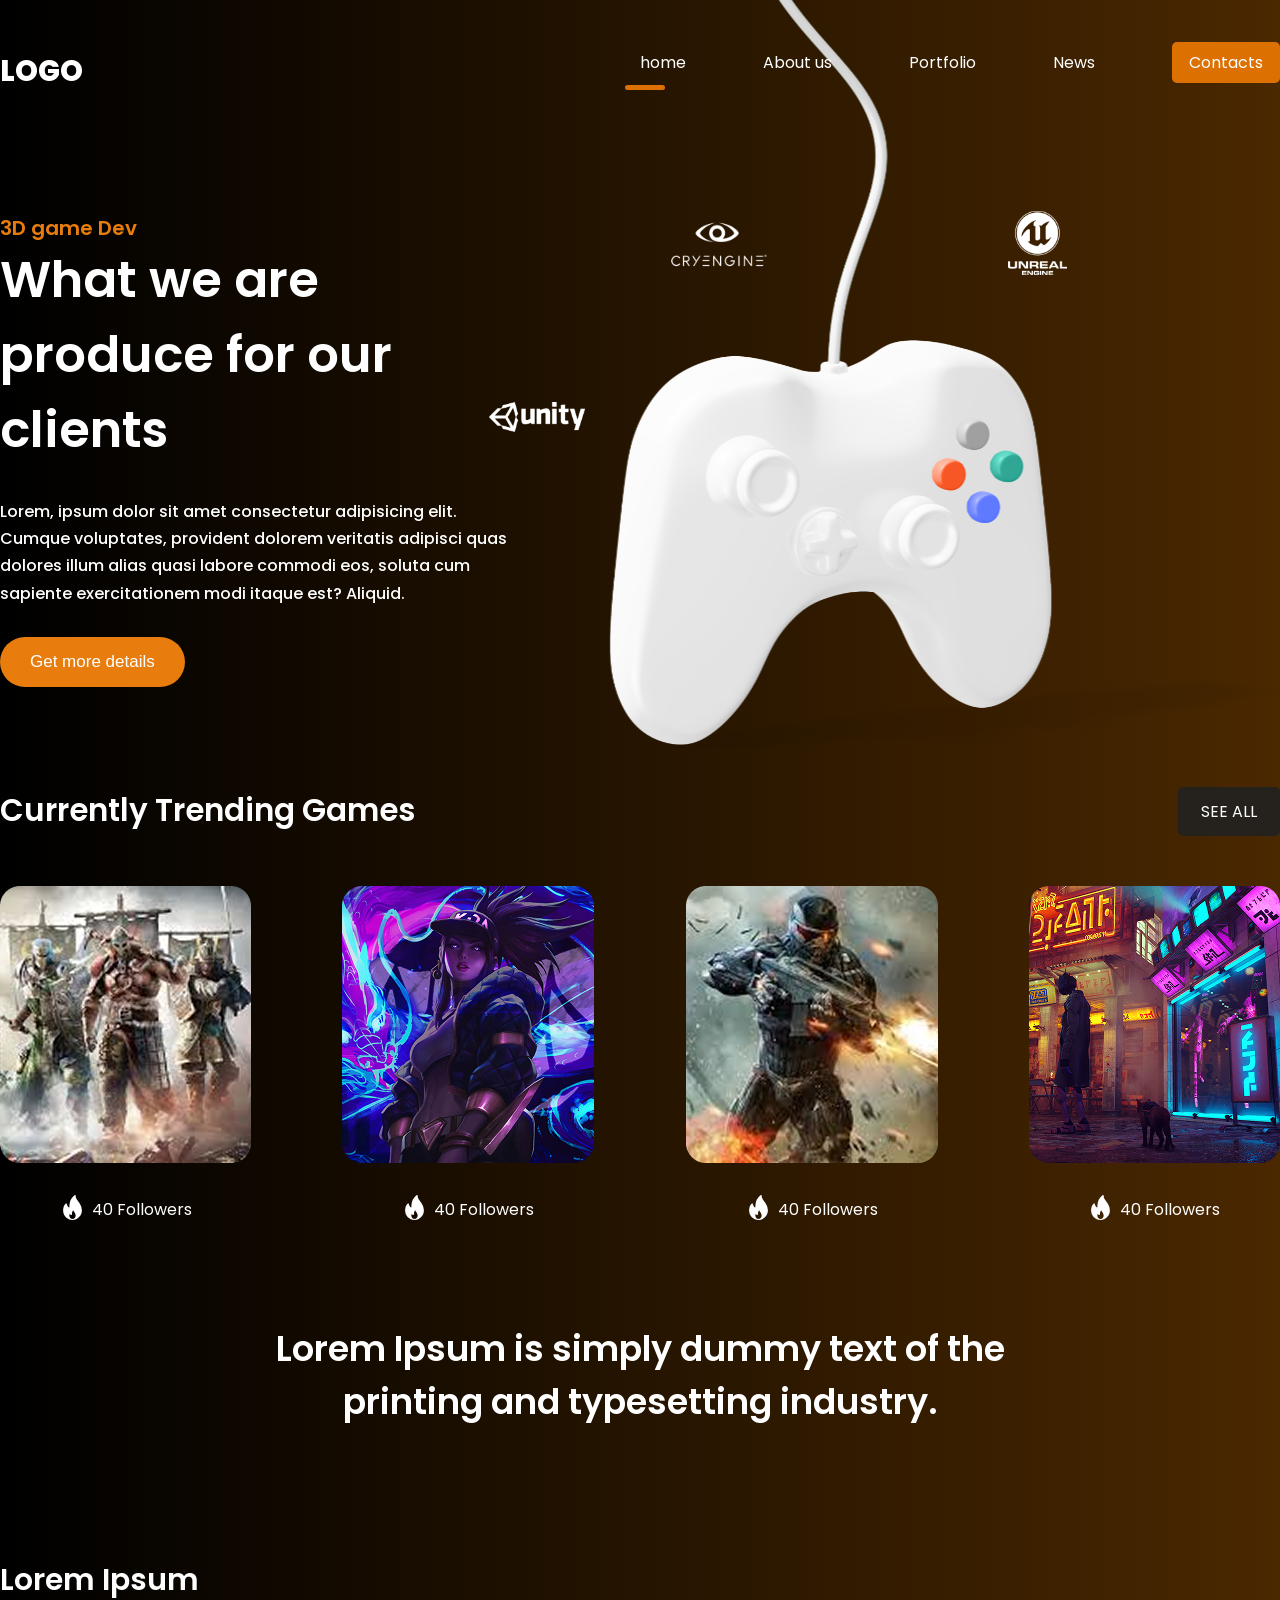
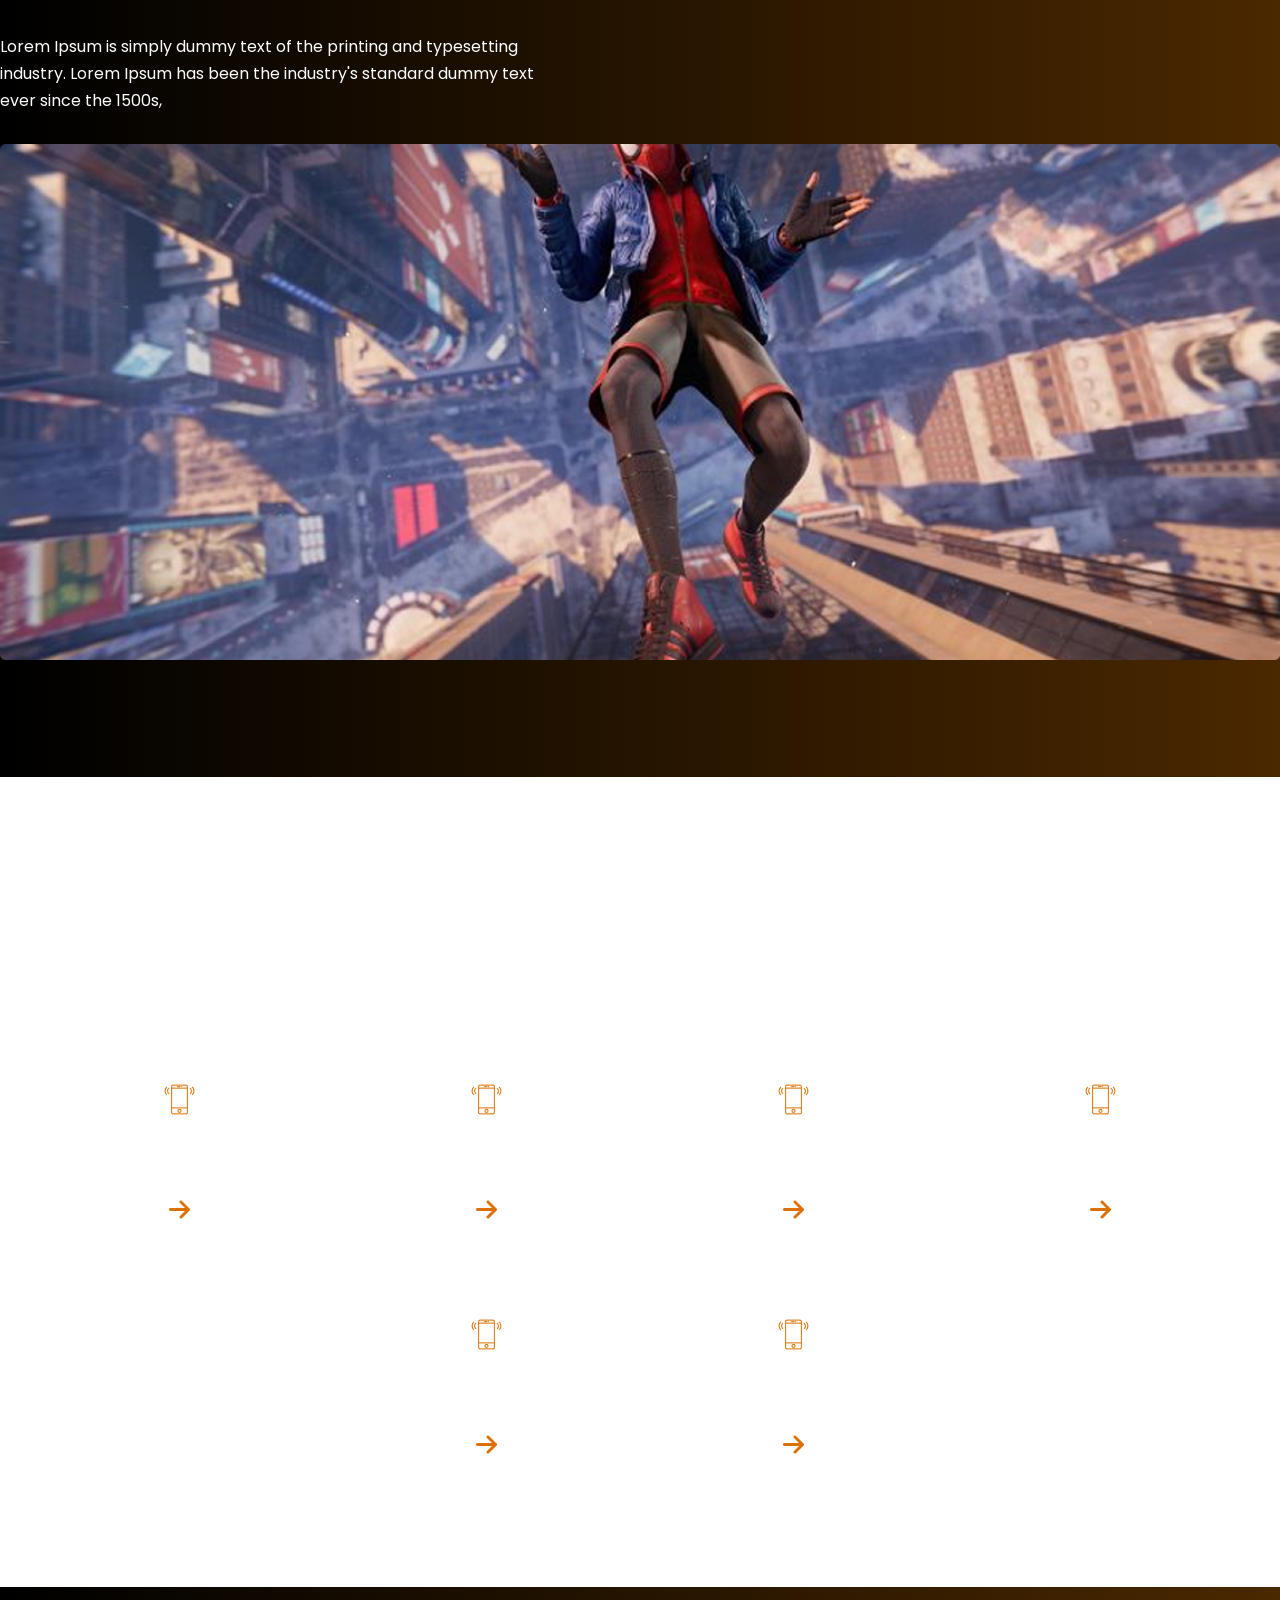
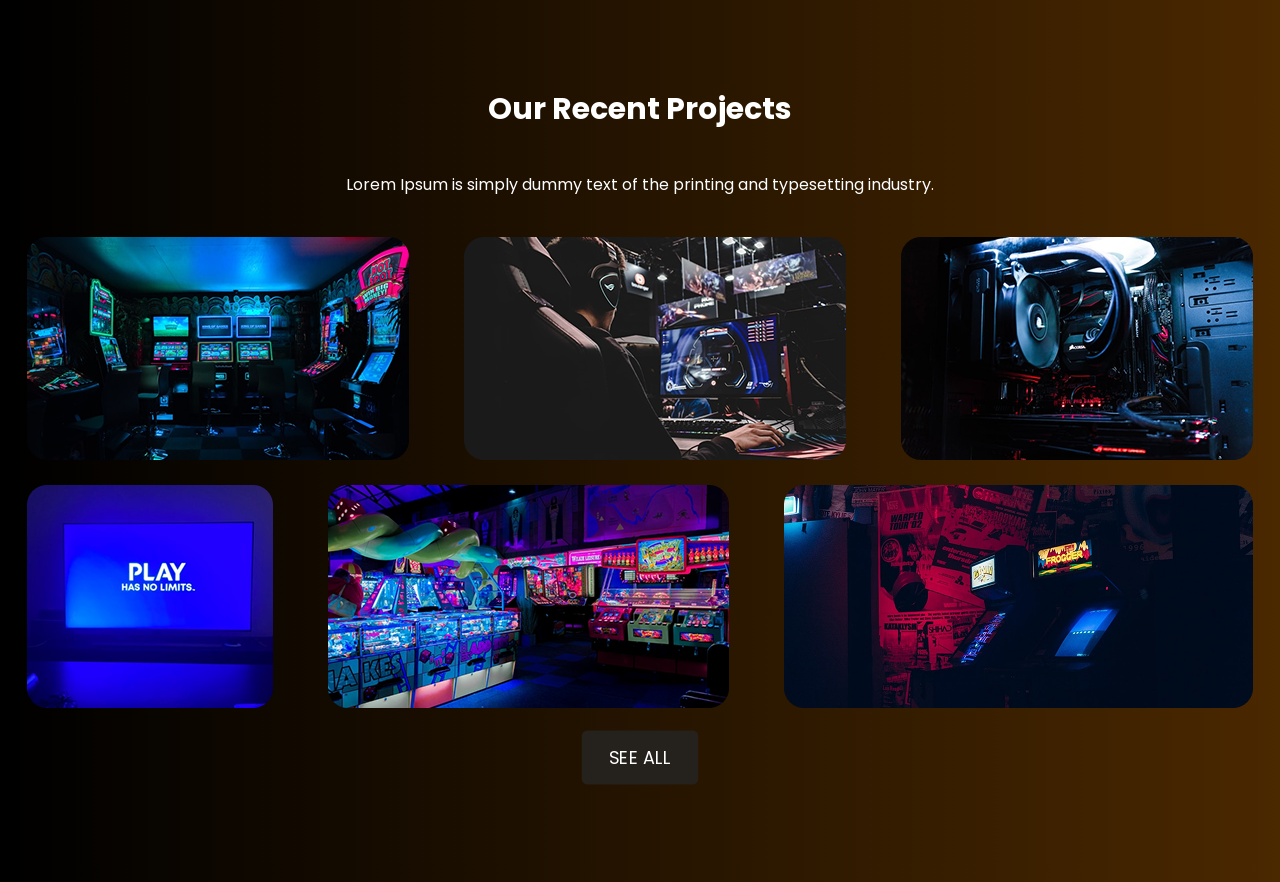
==== index.html @ 0a2609c0 "Something to repeat" ====
<!DOCTYPE html>
 <html lang="en">
 <head>
    <meta charset="UTF-8">
    <meta name="viewport" content="width=device-width, initial-scale=1.0">
    <title>First</title>
    <link rel="stylesheet" href="/css/main.css">
 </head>
 <body>
    <div class="wrapper">
    <header class="container">
        <span class="logo">
           logo
        </span>
        <nav>
            <ul>
                <li class="active"><a href='#'>home</a></li>
                <li><a href='#'>About us</a></li>
                <li><a href='#'>Portfolio</a></li>
                <li><a href='#'>News</a></li>
                <li class="btn"><a href='#'>Contacts</a></li>
            </ul>
        </nav>

    </header>
    <div class="hero container">
        <div class="hero--info">
            <h2>3D game Dev</h2>
            <h1>What we are produce for our clients</h1>
            <p>Lorem, ipsum dolor sit amet consectetur adipisicing elit.
                 Cumque voluptates, provident dolorem veritatis adipisci quas
                 dolores illum alias quasi labore commodi eos, soluta cum sapiente
                  exercitationem modi itaque est? Aliquid.</p>
            <button class="btn">Get more details</button>
        </div>
        <img src="img/joystick.svg" alt="">
    </div>
    <div class="container trending">
        <a href="#" class="see-all">SEE ALL</a>
        <h3>Currently Trending Games</h3>
        <div class="games">
            <div class="block">
                <img src="/img/game1.png" alt="">
                <span><img src="/img/fire.svg" alt="">40 Followers</span>
            </div>
            <div class="block">
                <img src="/img/game2.png" alt="">
                <span><img src="/img/fire.svg" alt="">40 Followers</span>
            </div>
            <div class="block">
                <img src="/img/game3.png" alt="">
                <span><img src="/img/fire.svg" alt="">40 Followers</span>
            </div>
            <div class="block">
                <img src="/img/game4.png" alt="">
                <span><img src="/img/fire.svg" alt="">40 Followers</span>
            </div>
        </div>
    </div>
    <div class="container big-text">
        <p>Lorem Ipsum is simply dummy text of the printing and typesetting industry.</p>
    </div>
    <div class="container banner">
        <h3>Lorem Ipsum</h3>
        <p>Lorem Ipsum is simply dummy text of the printing and typesetting industry. Lorem Ipsum has been the industry's standard dummy text ever since the 1500s,</p>
        <img src="img/spidy.png" alt="">
    </div>
    </div>
    <div class="features">
        <div class="container">
            <h3>Lorem Ipsum is simply dummy text of the printing and typesetting industry.</h3>
            <p>Lorem Ipsum is simply dummy text of the printing and typesetting industry. Lorem Ipsum has been the industry's standard dummy text ever since the 1500s,</p>
            <div class="info">
                <div class="block">
                    <img src="img/feat1.png" alt="">
                    <p>Mobile Game Development</p>
                    <img src="img/arrow.png" alt="">
                </div>
                <div class="block">
                    <img src="img/feat1.png" alt="">
                    <p>Mobile Game Development</p>
                    <img src="img/arrow.png" alt="">
                </div>
                <div class="block">
                    <img src="img/feat1.png" alt="">
                    <p>Mobile Game Development</p>
                    <img src="img/arrow.png" alt="">
                </div>
                <div class="block">
                    <img src="img/feat1.png" alt="">
                    <p>Mobile Game Development</p>
                    <img src="img/arrow.png" alt="">
                </div>
                <div class="block">
                    <img src="img/feat1.png" alt="">
                    <p>Mobile Game Development</p>
                    <img src="img/arrow.png" alt="">
                </div>
                <div class="block">
                    <img src="img/feat1.png" alt="">
                    <p>Mobile Game Development</p>
                    <img src="img/arrow.png" alt="">
                </div>
            </div>
        </div>
    </div>
    <div class="wrapper">
        <div class="container projects">
            <h3>Our Recent Projects</h3>
            <p>Lorem Ipsum is simply dummy text of the printing and typesetting industry. </p>
            <div class="images">
                <img src="img/recent1.png" alt="">
                <img src="img/recent2.png" alt="">
                <img src="img/recent3.png" alt="">
            </div>
            <div class="images">
                <img src="img/recent5.png" alt="">
                <img src="img/recent4.png" alt="">
                <img src="img/recent6.png" alt="">
            </div>
            <a href="" class="see-all">SEE ALL</a>
        </div>
    </div>
 </body>
 </html>
---- css/main.css ----
@import url('https://fonts.googleapis.com/css2?family=Poppins:wght@400;500;700;800&display=swap');
*{
    margin: 0;
    padding: 0;
}
body {
    font-family: 'Poppins';
    font-weight: 400;
    color: #fff;
    font-size: 16px;
}
a {
    text-decoration: none;
}
img {
    max-width: 100%;
}
.wrapper {
    background: linear-gradient(90deg,rgba(0, 0, 0, 1) 0%, rgba(74, 40, 0, 1) 100%);
    width:100%;
}
.container {
   /*  width: 1400px; */
    margin: 0 auto;
}

header {
    padding: 50px 0;
}

header .logo {
    text-transform: uppercase;
    font-size: 29px;
    font-weight: 800;
}

header nav {
    float: right;
    width: 50%;
}

header nav ul {
    list-style: none;
    display:flex;
    justify-content: space-between;
    z-index: 2;
    position: relative;
}

header nav ul li {
    display: inline-block;
}

header nav ul li a {
    color: #fff;
}

header nav ul li.active::after {
    content: '';
    display: block;
    width: 40px;
    height: 5px;
    background:#DC7000;
    border-radius: 10px;
    position: relative;
    top:10px;
    left: -15px;
}

header nav  ul li:not(.active):not(.btn) a:hover {
    border-bottom: 5px solid #DC7000;
}

header nav ul li.btn a {
    background: #DC7000;
    padding: 9px 17px;
    border-radius: 5px;
    transition: all 500ms ease;
}

header nav ul li.btn a:hover {
    background: #dc000092
}

.hero {
    padding-bottom: 100px;
    position: relative;
    z-index: 1;
}
.hero--info {
    width:530px;
    padding-top: 70px;
}

.hero--info h2{
    color: #E87D0E;
    font-size: 20px;
    font-weight: 600;
}

.hero--info h1{
    font-size: 50px;
    font-weight: 600;
}

.hero--info p{
    font-weight: 500;
    line-height: 170%;
    margin: 30px 0;
}

.hero--info .btn {
    background: #E87D0E;
    color: #fff;
    border-radius: 50px;
    padding: 15px 30px;
    border:0;
    transition: all 500ms ease;
    font-size: 17px;
}

.hero--info .btn:hover{
    cursor: pointer;
    transform: scale(1.1);
}

.hero img {
    position: absolute;
    top: -150px;
    right:0px;
}

/* Секция с играми */

.trending h3 {
    font-weight: 600;
    font-size: 31px;
}

.trending .see-all, .projects .see-all {
    color: #fff;
    background: #25211D;
    border-radius: 5px;
    padding: 12px 23px;
    float: right;
    display: block;
    transition: all 500ms ease;
}

.tranding {
    padding-top: 50px;
}

.trending .see-all:hover, .projects .see-all {
    transform: scale(1.1);
}

.trending .games {
    display: flex;
    justify-content: space-between;
    width: 100%;
    padding: 50px 0;   
}

.trending .games span {
    display: block;
    text-align: center;
    margin-top: 20px;
}

.trending .games span img {
    position: relative;
    top: 5px;
    margin-right: 7px;
}

.big-text{
    padding: 50px 0;
    font-size: 35px;
    font-weight: 600;
    text-align: center;
    width:800px;

}

.banner {
    padding: 80px 0;
}

.banner h3 {
    font-size: 30px;
    font-weight: 600;
    margin-bottom: 30px;
}

.banner p {
    line-height: 170%;
    margin-bottom: 30px;
    width: 550px;
}

.banner img {
    width:100%;
    margin-bottom: 30px;
}

/* Block 3 */
.features {
    background: url('/img/BG2.png') no-repeat center fixed;
    background-size: cover;
    padding: 80px 0;
}

.features h3, .features p {
    margin-bottom: 20px;
    text-align: center;
    max-width: 800px;
    margin-left: auto;
    margin-right: auto;
}

.features h3 {
    font-size: 30px;
}

.features .info {
    display: flex;
    justify-content: center;
    flex-wrap: wrap;
}

.features .info .block {
    text-align: center;
    width: 20%;
    margin: 30px 2%;
}

.features .info .block img {
    margin-bottom: 15px;
}

.projects {
    padding: 100px 0;
}

.projects h3 {
    font-size: 30px;
    text-align: center;
}

.projects p {
    margin: 40px 0;
    text-align: center;
}

.projects .images {
    display: flex;
    justify-content: space-around;
    margin-bottom: 25px;
}

.projects .see-all {
    float: none;
    width: 60px;
    text-align: center;
    margin: 0 auto;
}
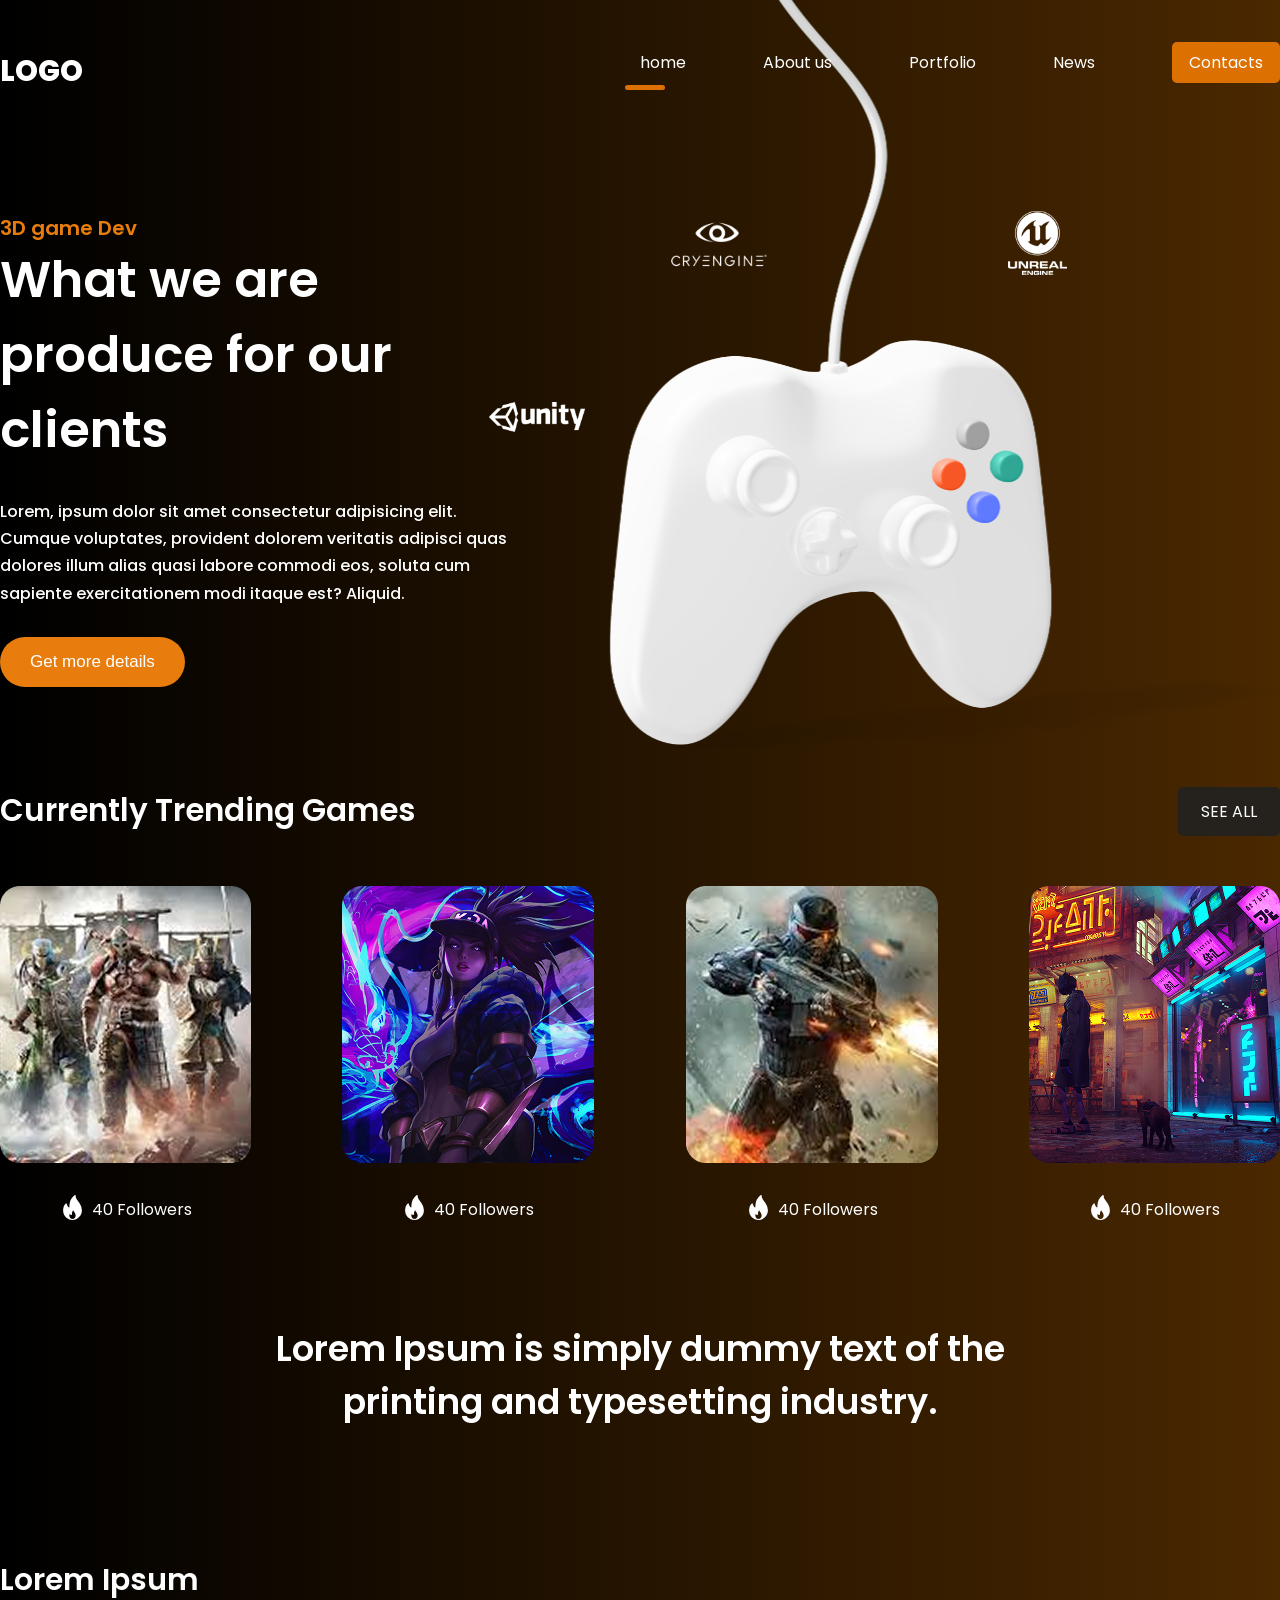
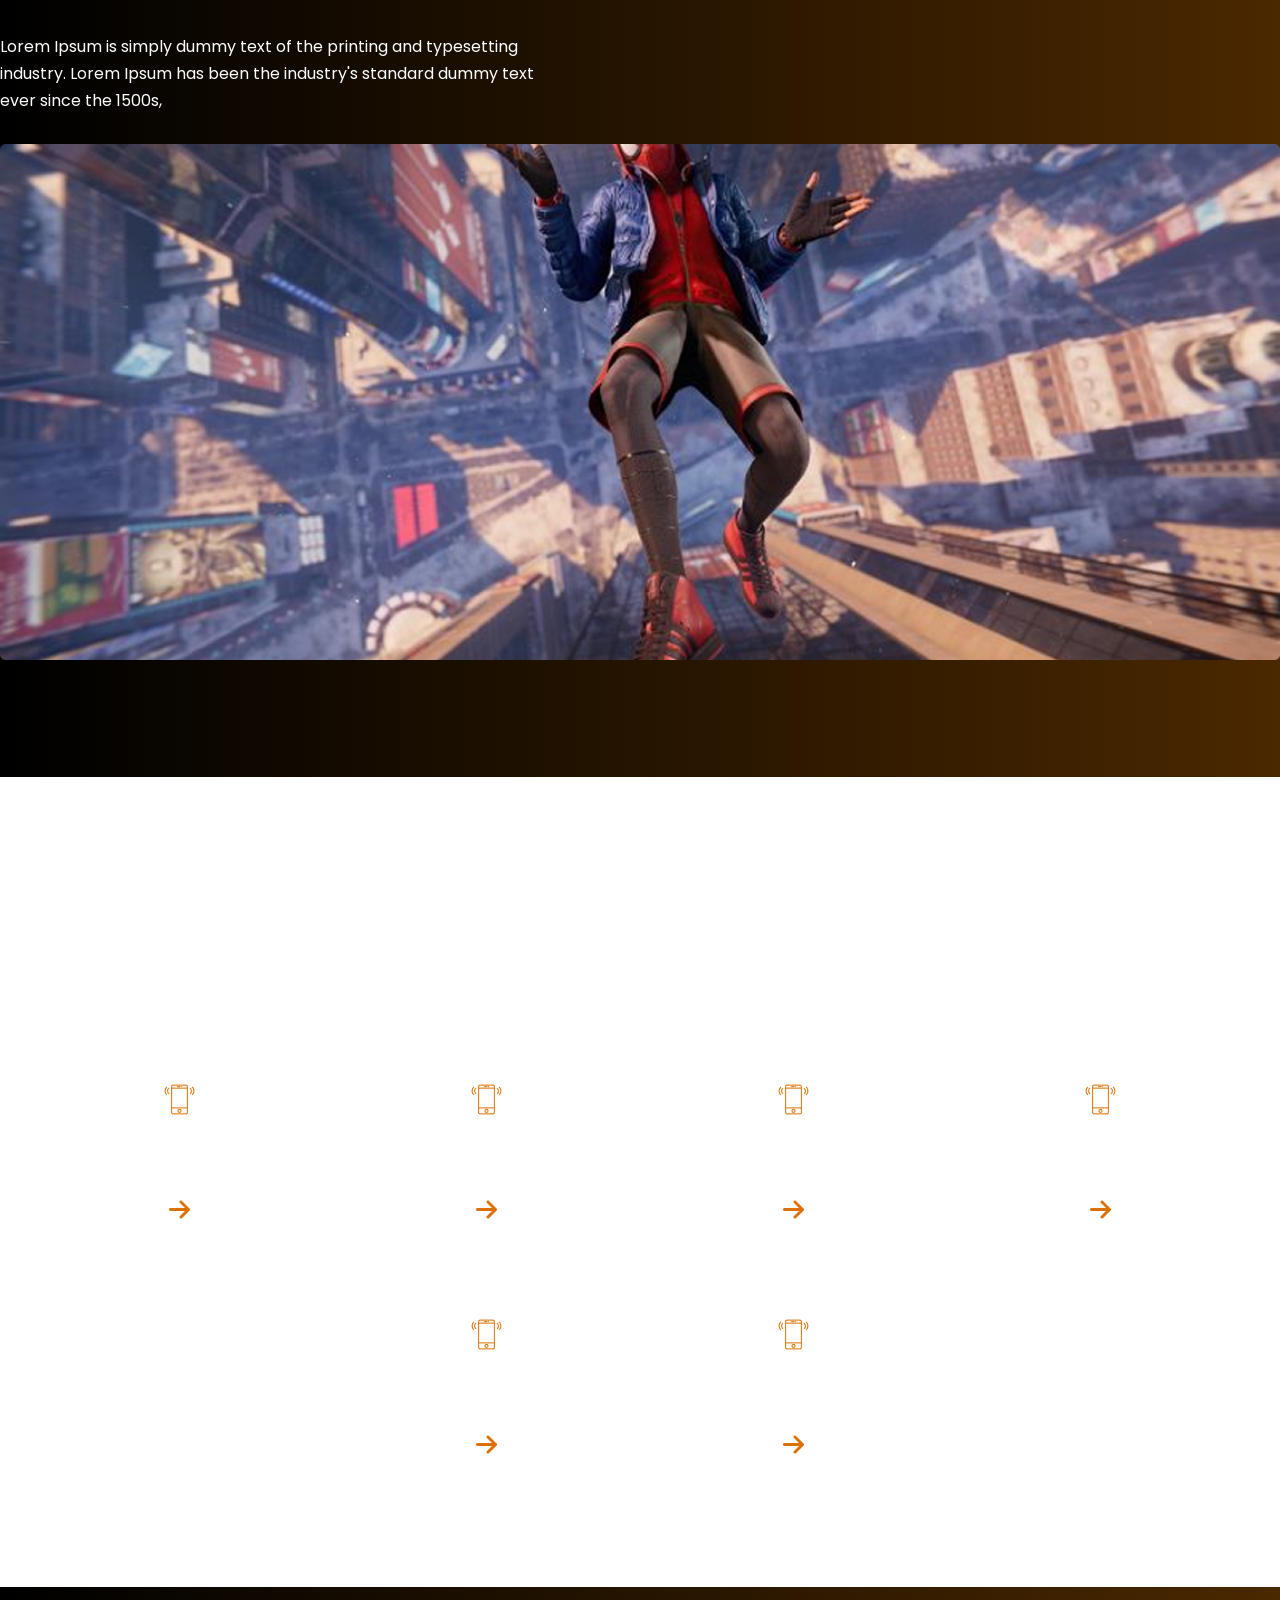
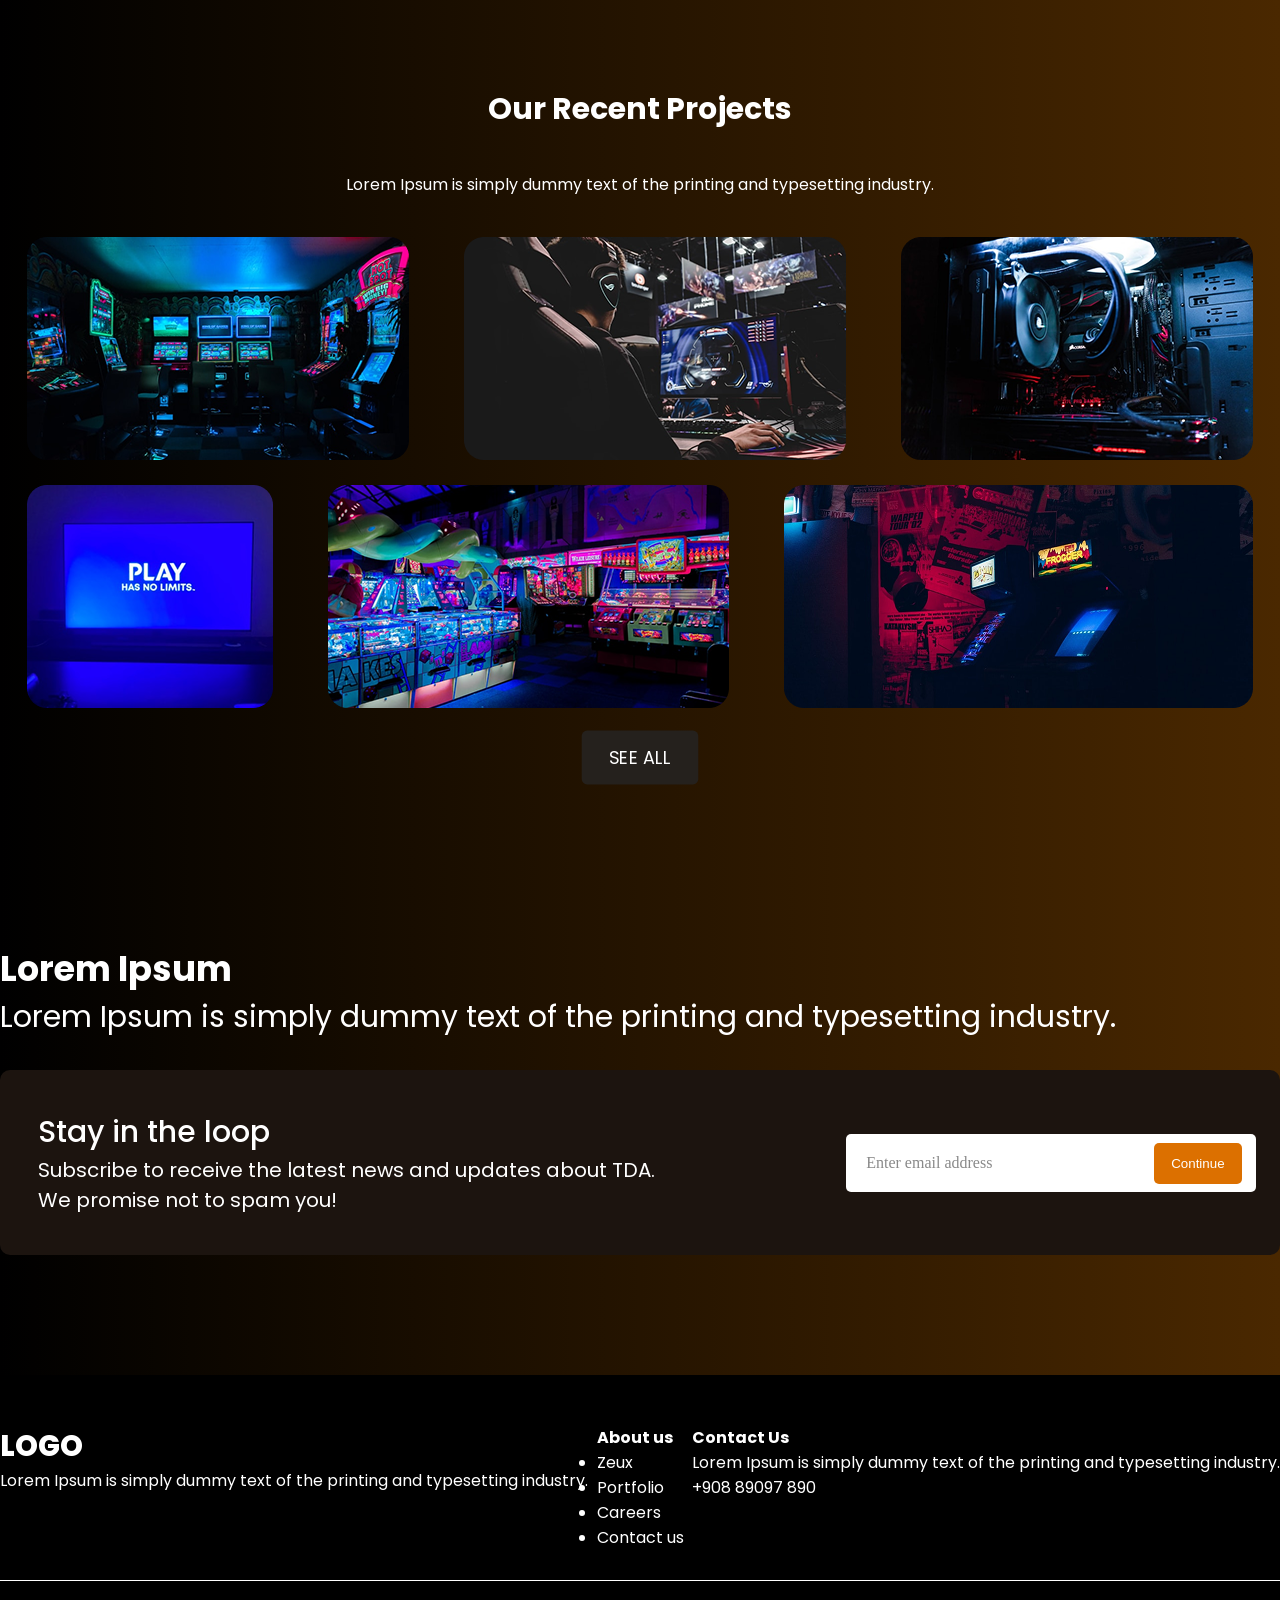
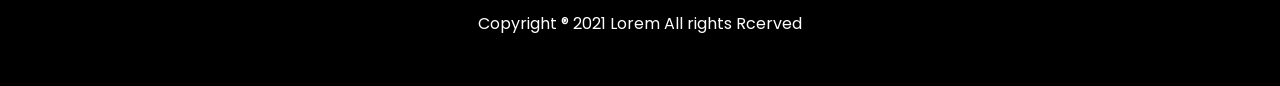
==== commit 49c7793c: "Add email und footer page and did smthng for a long time" ====
--- a/index.html
+++ b/index.html
@@ -120,6 +120,54 @@
             </div>
             <a href="" class="see-all">SEE ALL</a>
         </div>
+        <div class="container email">
+            <h3>Lorem Ipsum</h3>
+            <p>Lorem Ipsum is simply dummy text of the printing and typesetting industry. </p>
+            <div class="block">
+                <div>
+                    <h4>Stay in the loop</h4>
+                    <p>Subscribe to receive the latest news and updates about TDA. We promise not to spam you! </p>
+                </div>
+                <div>
+                    <input type="email" id="emailField" placeholder="Enter email address">
+                    <button onclick="checkEmail()">Continue</button>
+                </div>
+            </div>
+        </div>
     </div>
+    <footer>
+        <div class="fblocks container">
+            <div>
+                <span class="logo">LOGO</span>
+                <p>Lorem Ipsum is simply dummy text of the printing and typesetting industry. </p>
+            </div>
+            <div>
+                <h4>About us</h4>
+                <ul>
+                    <li>Zeux</li>
+                     <li>Portfolio</li>
+                     <li>Careers</li>
+                     <li> Contact us</li>
+                </ul>
+            </div>
+            <div>
+                <h4>Contact Us</h4>
+                <p>Lorem Ipsum is simply dummy text of the printing and typesetting industry. </p>
+                <p>+908 89097 890</p>
+            </div>
+        </div>
+        <hr>
+        <p>Copyright ® 2021 Lorem All rights Rcerved</p>
+    </footer>
+
+    <script>
+        function checkEmail() {
+           let email = document.querySelector('#emailField').value;
+           if(!email.includes('@')) alert('No symbol @');
+           else if(!email.includes('.')) alert('No symbol .');
+           else alert('Cool!');
+           
+        }
+    </script>
  </body>
  </html>
--- a/css/main.css
+++ b/css/main.css
@@ -29,7 +29,7 @@
     padding: 50px 0;
 }
 
-header .logo {
+header .logo, footer .fblocks .logo {
     text-transform: uppercase;
     font-size: 29px;
     font-weight: 800;
@@ -72,7 +72,7 @@
     border-bottom: 5px solid #DC7000;
 }
 
-header nav ul li.btn a {
+header nav ul li.btn a, .email .block button {
     background: #DC7000;
     padding: 9px 17px;
     border-radius: 5px;
@@ -265,4 +265,100 @@
     width: 60px;
     text-align: center;
     margin: 0 auto;
+}
+
+/* Нижняя часть */
+
+.email {
+    padding-bottom: 120px;
+    margin-top: 60px;
+    font-size: 30px;
+}
+
+.email .block {
+    background: #1C140F;
+    margin-top: 30px;
+    border-radius: 10px;
+    padding: 40px 3%;
+    width: 94%;
+    display: flex;
+    justify-content: space-between;
+    align-items: center;
+}
+
+.email .block h4 {
+    font-size: 30px;
+    font-weight: 500;
+}
+
+.email .block p {
+    width: 650px;
+    font-size: 20px;
+}
+
+.email .block input {
+    background: #fff;
+    outline: none;
+    border: 0;
+    border-radius: 5px;
+    width: 270px;
+    font-family: 'Times New Roman', Times, serif;
+    font-size: medium;
+    font-weight: 500;
+    padding: 20px;
+    position: relative;
+    right: -110px;
+    z-index: 1;
+    padding-right: 120px;
+
+}
+.email .block input::placeholder {
+    color: #898989;
+}
+
+.email .block button {
+    cursor: pointer;
+    border: 0;
+    padding: 13px 17px;
+    position: relative;
+    z-index: 2;
+    color: #fff;
+}
+
+footer {
+    background: #000;
+    padding: 50px 0;
+}
+
+footer .fblocks {
+    display: flex;
+    justify-content: space-between;
+}
+
+footer .blocks p {
+    width: 300px;
+    margin: 15px 0;
+}
+
+footer .blocks h4 {
+    font-weight: 500;
+    font-size: 17px;
+}
+
+footer .blocks ul {
+    list-style: none;
+}
+footer .blocks ul li {
+    margin-top: 7px;
+}
+
+footer hr {
+    margin: 30px 0;
+    border: 0;
+    height: 0.6px;
+    background: #fff;
+}
+
+footer>p {
+    text-align: center;
 }
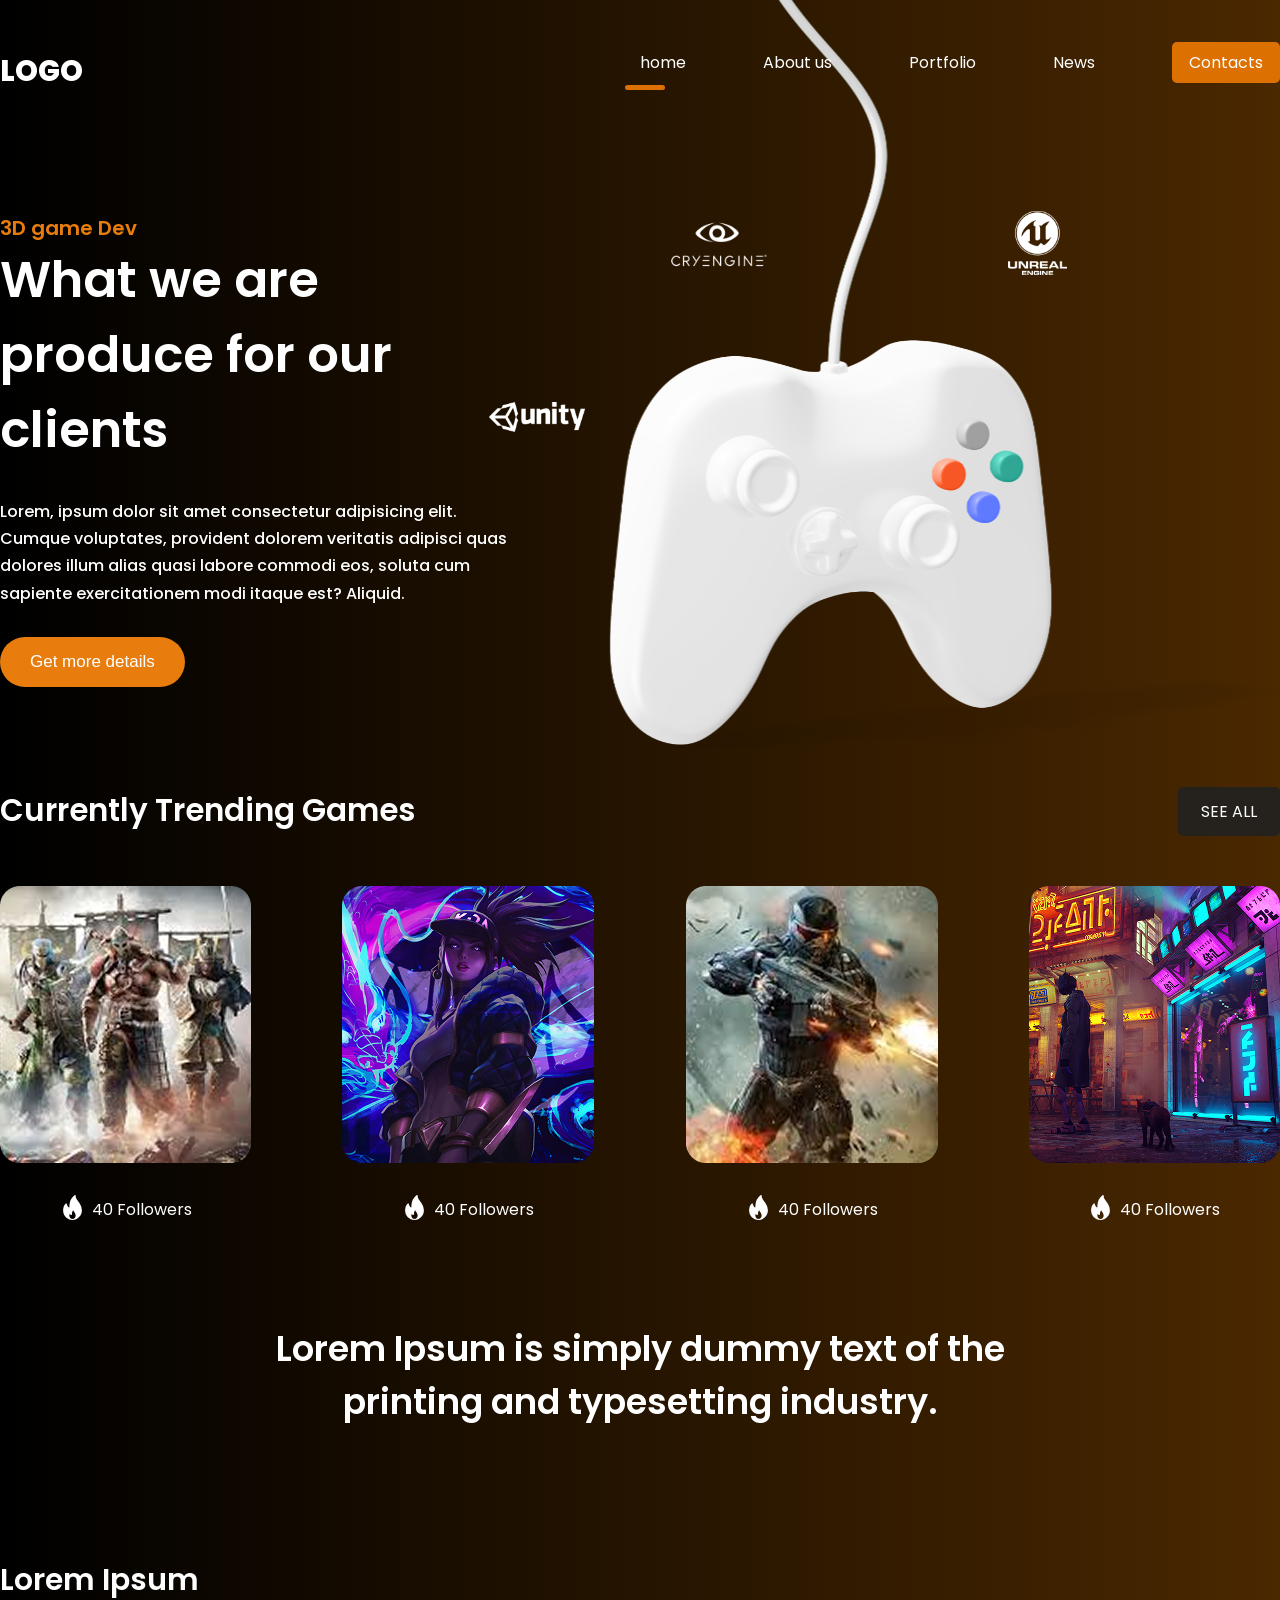
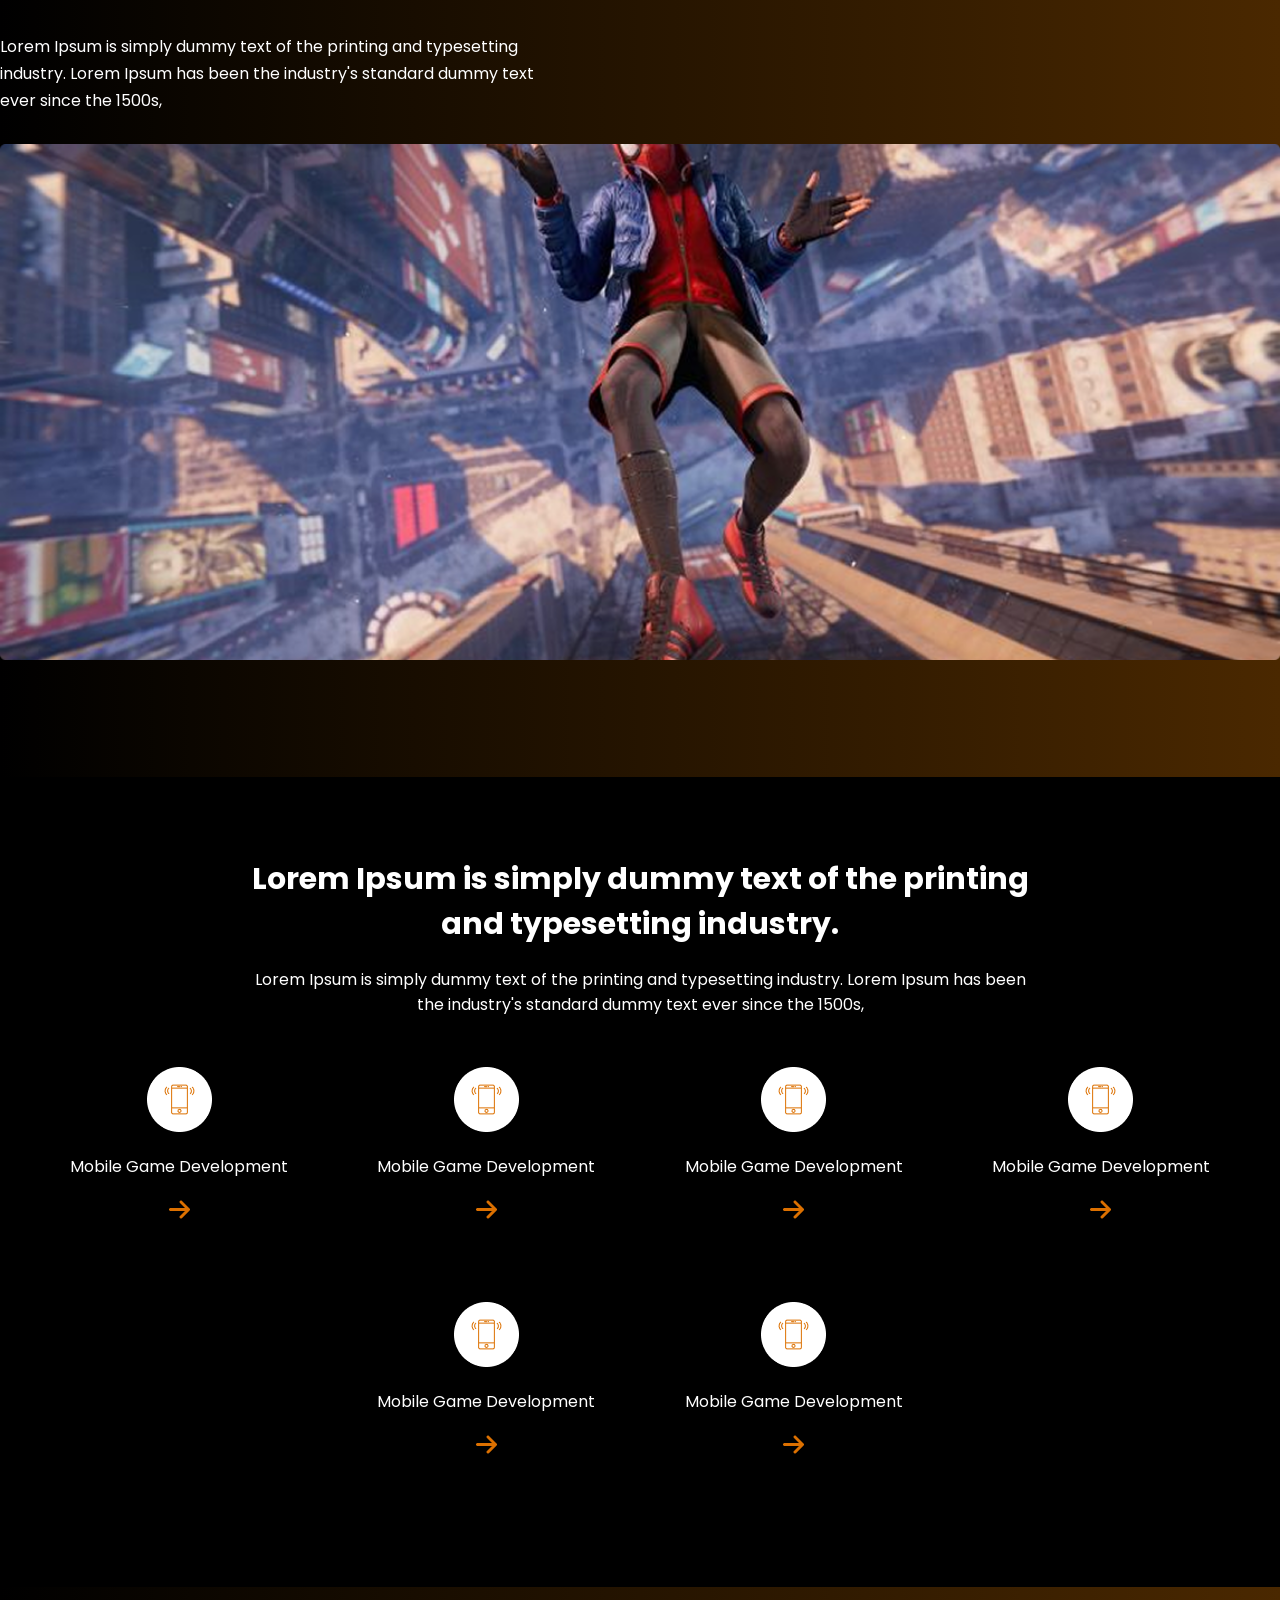
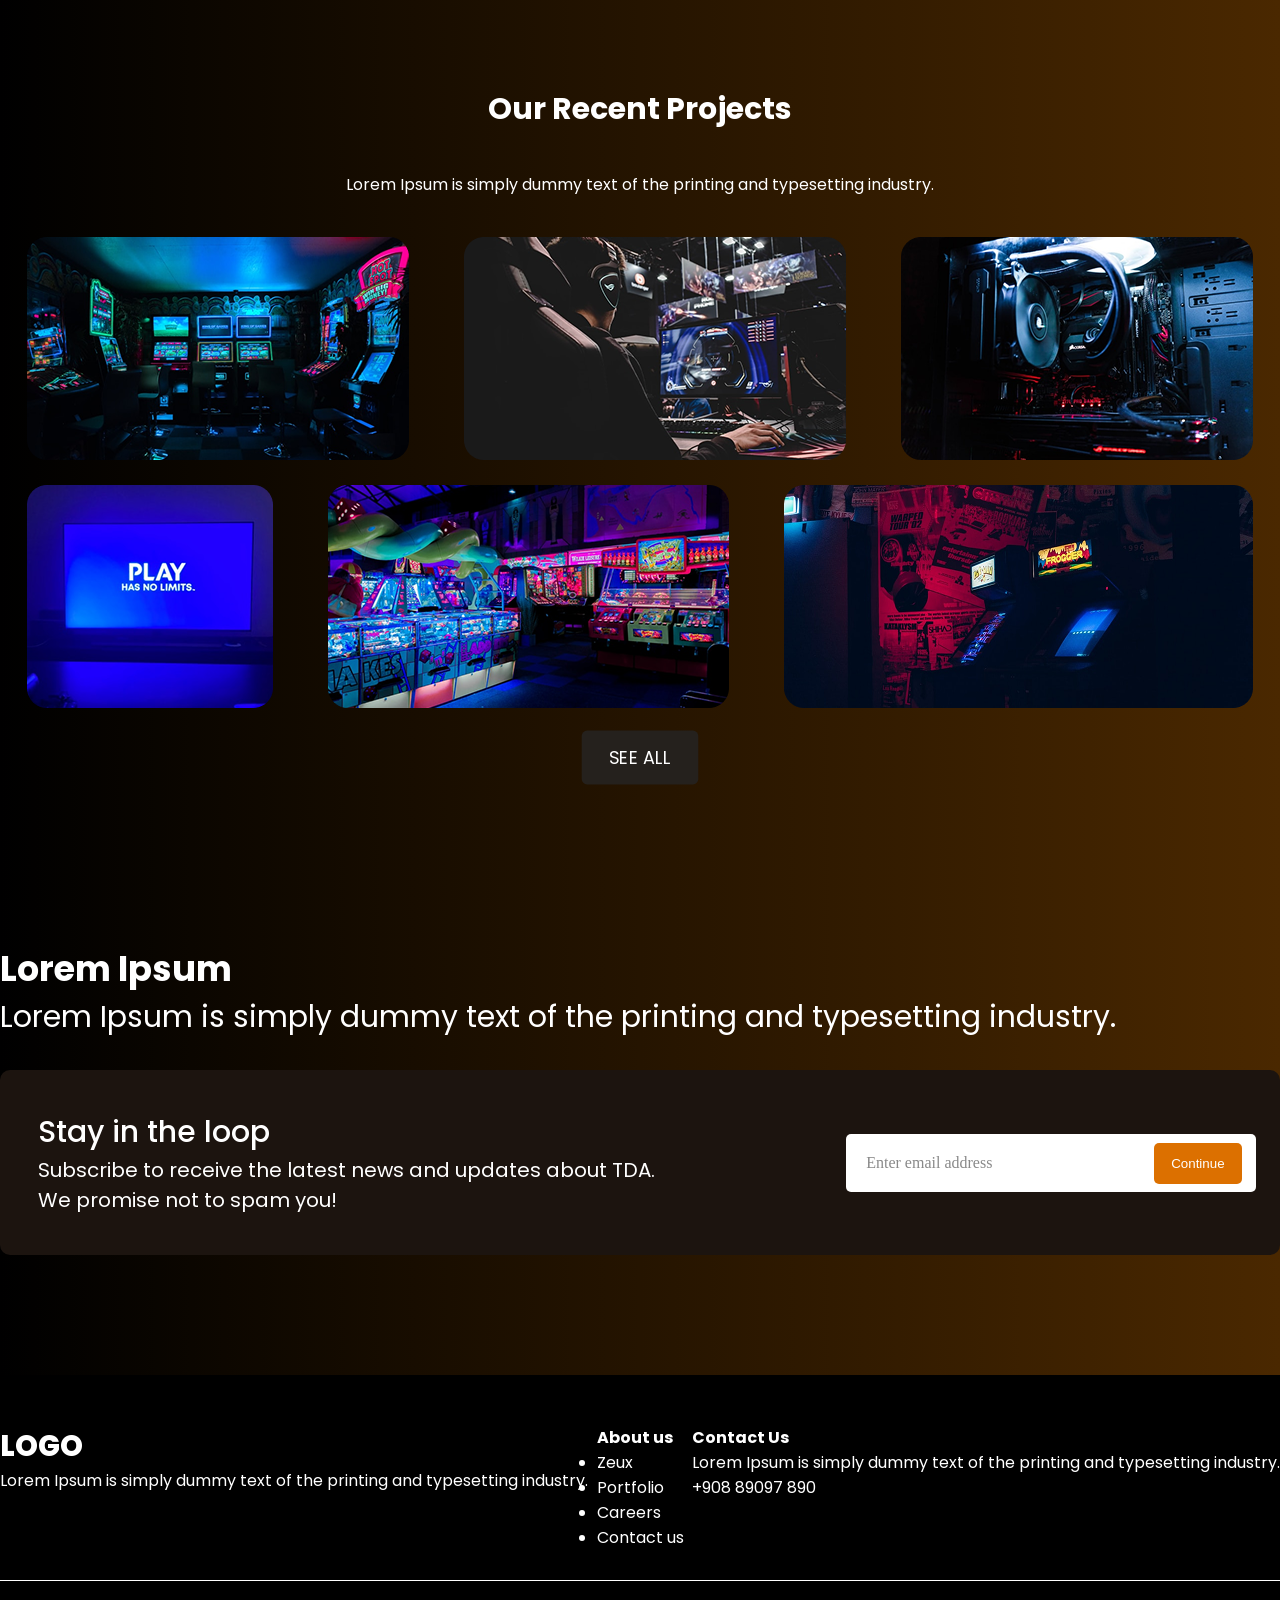
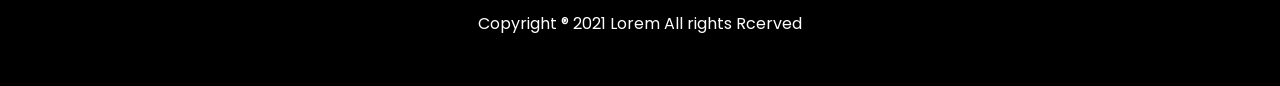
==== commit bf37555a: "add page contacts" ====
--- a/index.html
+++ b/index.html
@@ -14,11 +14,11 @@
         </span>
         <nav>
             <ul>
-                <li class="active"><a href='#'>home</a></li>
-                <li><a href='#'>About us</a></li>
+                <li class="active"><a href='/'>home</a></li>
+                <li><a href='/about.html'>About us</a></li>
                 <li><a href='#'>Portfolio</a></li>
                 <li><a href='#'>News</a></li>
-                <li class="btn"><a href='#'>Contacts</a></li>
+                <li class="btn"><a href='/contacts.html'>Contacts</a></li>
             </ul>
         </nav>
 
--- a/css/main.css
+++ b/css/main.css
@@ -9,6 +9,7 @@
     font-weight: 400;
     color: #fff;
     font-size: 16px;
+    background: #000;
 }
 a {
     text-decoration: none;
@@ -19,6 +20,7 @@
 .wrapper {
     background: linear-gradient(90deg,rgba(0, 0, 0, 1) 0%, rgba(74, 40, 0, 1) 100%);
     width:100%;
+    overflow-x: hidden;
 }
 .container {
    /*  width: 1400px; */
@@ -110,7 +112,7 @@
     margin: 30px 0;
 }
 
-.hero--info .btn {
+.hero--info .btn, .hero-about .info .btn {
     background: #E87D0E;
     color: #fff;
     border-radius: 50px;
@@ -120,7 +122,7 @@
     font-size: 17px;
 }
 
-.hero--info .btn:hover{
+.hero--info .btn:hover, .hero-about .info .btn:hover {
     cursor: pointer;
     transform: scale(1.1);
 }
@@ -267,6 +269,71 @@
     margin: 0 auto;
 }
 
+/*  section info*/
+
+.hero-about {
+    position:relative;
+}
+.hero-about .info {
+    width: 500px;
+    padding: 200px 0;
+}
+ 
+.hero-about .info h1 {
+    margin-bottom: 15px;
+    font-size: 30px;
+}
+
+.hero-about .info .btn {
+    margin-top: 20px;
+}
+
+.hero-about img {
+    position:absolute;
+    right:0;
+    top:0;
+}
+
+.work {
+    padding:80px 0;
+}
+
+.work h2 {
+    font-size: 20px;
+    margin-bottom: 40px;
+}
+
+.work .blocks {
+    display: flex;
+    justify-content: space-between;
+}
+
+.work .blocks .block {
+     width:25%;
+     border-radius: 10px;
+     padding: 50px 35px;
+     background: #1C140F;
+}
+
+.work .blocks .block h3 {
+    font-size: 20px;
+    margin: 20px 0;
+}
+
+.work .blocks .block .badge {
+    border-radius: 7px;
+    padding: 10px 20px;
+}
+
+.work .blocks .block .badge.purple {
+    background: #560F67;
+} 
+.work .blocks .block .badge.brown {
+    background: #31190D;
+} 
+.work .blocks .block .badge.green {
+    background: #192A1D;
+} 
 /* Нижняя часть */
 
 .email {
@@ -325,6 +392,94 @@
     color: #fff;
 }
 
+/* page contacts */
+
+.feedback {
+    padding: 70px 0;
+    background: #1C140F;
+}
+.feedback h2{
+    text-align: center;
+    font-weight: 500;
+    font-size: 30px;
+}
+.feedback p{
+    text-align: center;
+    margin-top: 10px;
+}
+
+.feedback form {
+    margin: 80px auto;
+    width: 600px;
+}
+
+.feedback form .inline {
+    display: flex;
+    justify-content: space-between;
+}
+.feedback form .inline>div {
+    width: 50%;
+}
+
+.feedback form label {
+    color: #4F4F4F;
+    font-size: 14px;
+}
+
+.feedback form input, .feedback form textarea {
+      background: #2C2420;
+      border-radius: 10px;
+      border: 0.6px solid #CECECE;
+      display: block;
+      width: 90%;
+      padding: 15px 10px;
+      outline: none;
+      color: #fff;
+      margin-top: 7px;
+      margin-bottom: 20px;
+    }
+    
+    .feedback form .one-line {
+    width: 96%;
+    }
+
+    .feedback form textarea {
+        resize: none;
+        height: 200px;
+    }
+
+    .feedback form button {
+        background: #DC7000;
+        border-radius: 5px;
+        border:0;
+        float: right;
+        cursor: pointer;
+        color: #fff;
+        padding: 15px 35px;
+        transition: all 500ms ease;
+    }
+
+    .feedback form button:hover {
+        background: rgb(212, 42, 42);
+    }
+
+
+.hero-contacts h1{
+    text-align: center;
+    margin-top: 70px;
+    margin-bottom: 30px;
+    font-size: 33px;
+}
+
+.hero-contacts p {
+    text-align: center;
+}
+
+.hero-contacts img {
+    width: 70%;
+    margin: 80px 15%;
+}
+
 footer {
     background: #000;
     padding: 50px 0;
